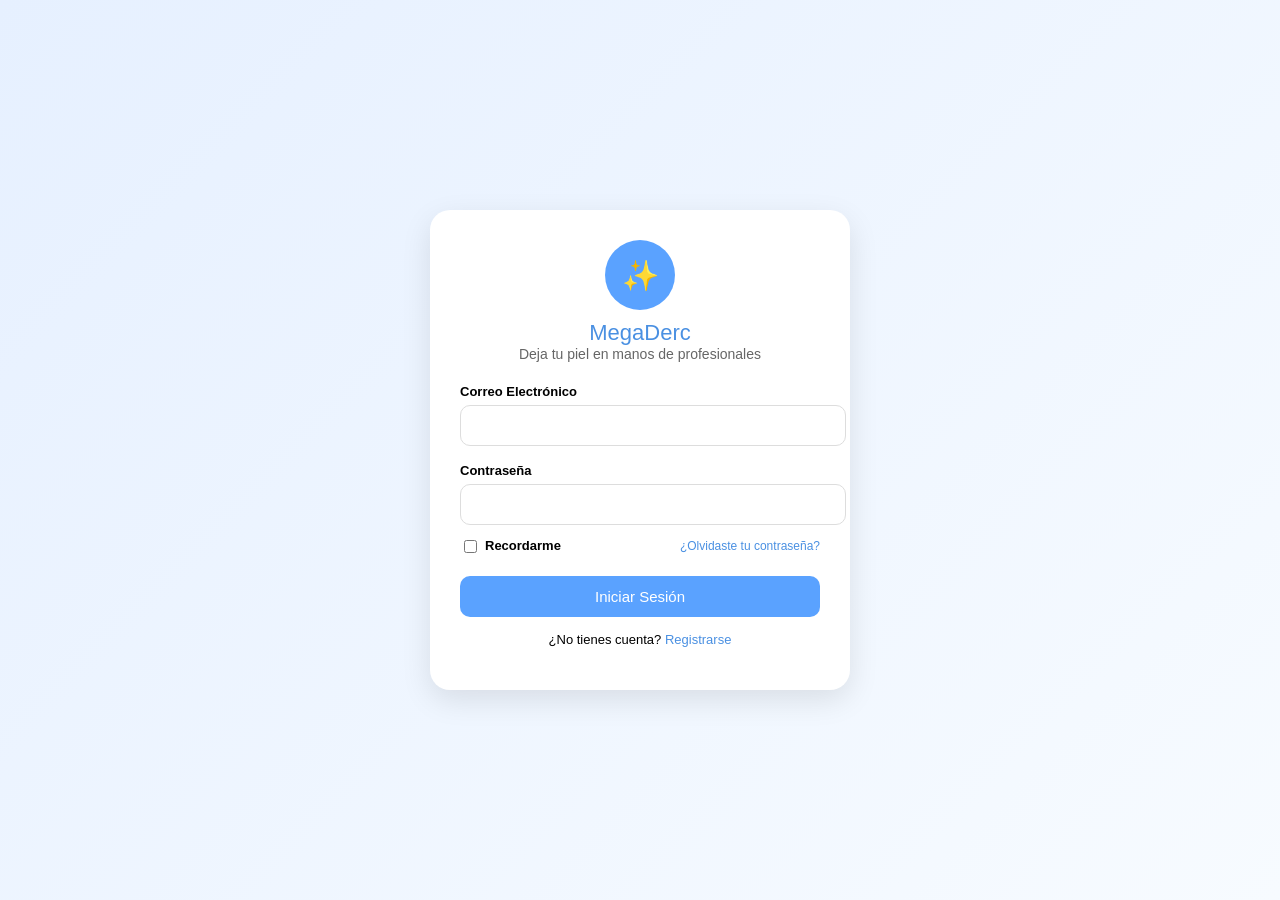
==== dashboard.html @ 661ad752 "Add files via upload" ====
<!DOCTYPE html>
<html lang="es">
<head>
<meta charset="UTF-8">
<title>MegaDerc - Dashboard</title>

<style>
body {
    margin: 0;
    font-family: Arial, sans-serif;
    background: #eef3f9;
}

/* HEADER */
.header {
    display: flex;
    justify-content: space-between;
    align-items: center;
    padding: 12px 25px;
    background: white;
    box-shadow: 0 2px 10px rgba(0,0,0,0.05);
}

.header h3 {
    margin: 0;
    color: #4a90e2;
}

.header-right {
    display: flex;
    gap: 10px;
}

.profile-btn {
    background: #eaf2ff;
    border: none;
    padding: 8px 12px;
    border-radius: 10px;
    cursor: pointer;
}

.logout-btn {
    background: #ff4d4d;
    color: white;
    border: none;
    padding: 8px 12px;
    border-radius: 8px;
    cursor: pointer;
}

/* CONTENIDO */
.container {
    padding: 20px;
}

/* CARDS */
.cards {
    display: grid;
    grid-template-columns: repeat(3, 1fr);
    gap: 15px;
}

.card {
    background: white;
    padding: 15px;
    border-radius: 12px;
    text-align: center;
}

/* DOS COLUMNAS */
.two-panels{
    display: grid;
    grid-template-columns: 1fr 1fr;
    gap: 15px;
    margin-top: 15px;
}

/* PANEL */
.panel {
    background: white;
    padding: 15px;
    border-radius: 12px;
}

/* IMAGENES EN MÓDULOS */
.panel-img {
    width: 100%;
    height: 90px;
    background: #dfe9f3;
    border-radius: 10px;
    margin-bottom: 10px;
    display: flex;
    justify-content: center;
    align-items: center;
    color: #888;
    font-size: 13px;
}

/* BOTONES */
.btn {
    width: 100%;
    margin-top: 8px;
    padding: 10px;
    border: none;
    border-radius: 10px;
    color: white;
    cursor: pointer;
}

.blue { background: #4a90e2; }
.orange { background: #ff9800; }
.green { background: #00c853; }
.purple { background: #9c27b0; }
.red { background: #e74c3c; }

/* MODAL */
.modal {
    display: none;
    position: fixed;
    inset: 0;
    background: rgba(0,0,0,0.5);
    justify-content: center;
    align-items: center;
}

.modal-content {
    background: white;
    padding: 20px;
    border-radius: 15px;
    width: 360px;
}

input, select {
    width: 100%;
    padding: 10px;
    margin-top: 8px;
}
</style>
</head>

<body>

<!-- HEADER -->
<div class="header">
    <h3>✨ MegaDerc - Plataforma Dermatológica</h3>

    <div class="header-right">
        <button class="profile-btn" onclick="openProfile()">👤 Perfil</button>
        <button class="logout-btn" onclick="logout()">Cerrar sesión</button>
    </div>
</div>

<div class="container">

<!-- CARDS -->
<div class="cards">
    <div class="card">
        <h4>Citas activas</h4>
        <p id="totalCitas">0</p>
    </div>

    <div class="card">
        <h4>Servicios</h4>
        <p>8</p>
    </div>

    <div class="card">
        <h4>Notificaciones</h4>
        <p>2</p>
    </div>
</div>

<!-- DOS COLUMNAS -->
<div class="two-panels">

    <!-- CITAS -->
    <div class="panel">

        <div class="panel-img">📅 Imagen citas</div>

        <h3>Gestión de citas</h3>

        <button class="btn blue" onclick="openModal('agendar')">Agendar cita</button>
        <button class="btn orange" onclick="openModal('cancelar')">Cancelar cita</button>
    </div>

    <!-- PRODUCTOS -->
    <div class="panel">

        <div class="panel-img">🧴 Imagen productos</div>

        <h3>Productos dermatológicos</h3>
        <button class="btn green" onclick="goProductos()">Entrar al catálogo</button>
    </div>

</div>

<!-- TRATAMIENTOS -->
<div class="panel" style="margin-top:15px;">

    <div class="panel-img">✨ Imagen tratamientos</div>

    <h3>Tratamientos dermatológicos</h3>

    <button class="btn purple" onclick="goTratamientos()">
        Ver tratamientos
    </button>

</div>

</div>

<!-- MODALES (NO CAMBIADOS) -->
<div class="modal" id="modal">
    <div class="modal-content">

        <h3 id="titulo"></h3>

        <div id="agendarForm">

            <label>Fecha</label>
            <input type="date" id="fecha">

            <label>Hora</label>
            <input type="time" id="hora">

            <label>Tratamiento</label>
            <select id="tratamiento">
                <option>Limpieza facial profunda</option>
                <option>Rejuvenecimiento facial</option>
                <option>Tratamiento antiacné</option>
                <option>Hidratación profunda</option>
            </select>

            <button class="btn blue" onclick="guardarCita()">Guardar cita</button>
        </div>

        <div id="lista"></div>

        <button class="btn red" onclick="closeModal()">Cerrar</button>

    </div>
</div>

<!-- PERFIL -->
<div class="modal" id="profileModal">
    <div class="modal-content">
        <h3>👤 Perfil de usuario</h3>

        <p><b>Nombre:</b> <span id="perfilNombre"></span></p>
        <p><b>Correo:</b> <span id="perfilCorreo"></span></p>

        <button class="btn red" onclick="closeProfile()">Cerrar</button>
    </div>
</div>

<script>

/* TODO TU JS QUEDA IGUAL */
const sesion = localStorage.getItem("sesion");

if (!sesion) {
    window.location.href = "index.html";
}

const user = JSON.parse(localStorage.getItem(sesion));

let citas = JSON.parse(localStorage.getItem("citas_" + sesion)) || [];

document.getElementById("totalCitas").innerText = citas.length;

function openProfile(){
    document.getElementById("perfilNombre").innerText = user.nombre;
    document.getElementById("perfilCorreo").innerText = user.email;
    document.getElementById("profileModal").style.display = "flex";
}

function closeProfile(){
    document.getElementById("profileModal").style.display = "none";
}

function openModal(tipo){
    document.getElementById("modal").style.display = "flex";

    if(tipo === "agendar"){
        document.getElementById("titulo").innerText = "Agendar cita";
        document.getElementById("agendarForm").style.display = "block";
        document.getElementById("lista").innerHTML = "";
    }

    if(tipo === "cancelar"){
        document.getElementById("titulo").innerText = "Cancelar cita";
        document.getElementById("agendarForm").style.display = "none";

        let html = "";

        if(citas.length === 0){
            html = "<p>No tienes citas registradas</p>";
        } else {
            citas.forEach((c,i)=>{
                html += `
                <div style="margin-bottom:10px;">
                    📅 ${c.fecha} ${c.hora}<br>
                    💆 ${c.tratamiento}<br>
                    <button class="btn red" onclick="eliminarCita(${i})">Cancelar</button>
                </div>
                `;
            });
        }

        document.getElementById("lista").innerHTML = html;
    }
}

function guardarCita(){
    const fecha = document.getElementById("fecha").value;
    const hora = document.getElementById("hora").value;
    const tratamiento = document.getElementById("tratamiento").value;

    if(!fecha || !hora){
        alert("Completa todos los campos");
        return;
    }

    citas.push({fecha, hora, tratamiento});

    localStorage.setItem("citas_" + sesion, JSON.stringify(citas));

    document.getElementById("totalCitas").innerText = citas.length;

    closeModal();
}

function eliminarCita(i){
    citas.splice(i,1);
    localStorage.setItem("citas_" + sesion, JSON.stringify(citas));
    document.getElementById("totalCitas").innerText = citas.length;
    openModal("cancelar");
}

function goProductos(){
    window.location.href = "productos.html";
}

function goTratamientos(){
    window.location.href = "tratamientos.html";
}

function closeModal(){
    document.getElementById("modal").style.display = "none";
}

function logout(){
    localStorage.removeItem("sesion");
    window.location.href = "index.html";
}

</script>

</body>
</html>
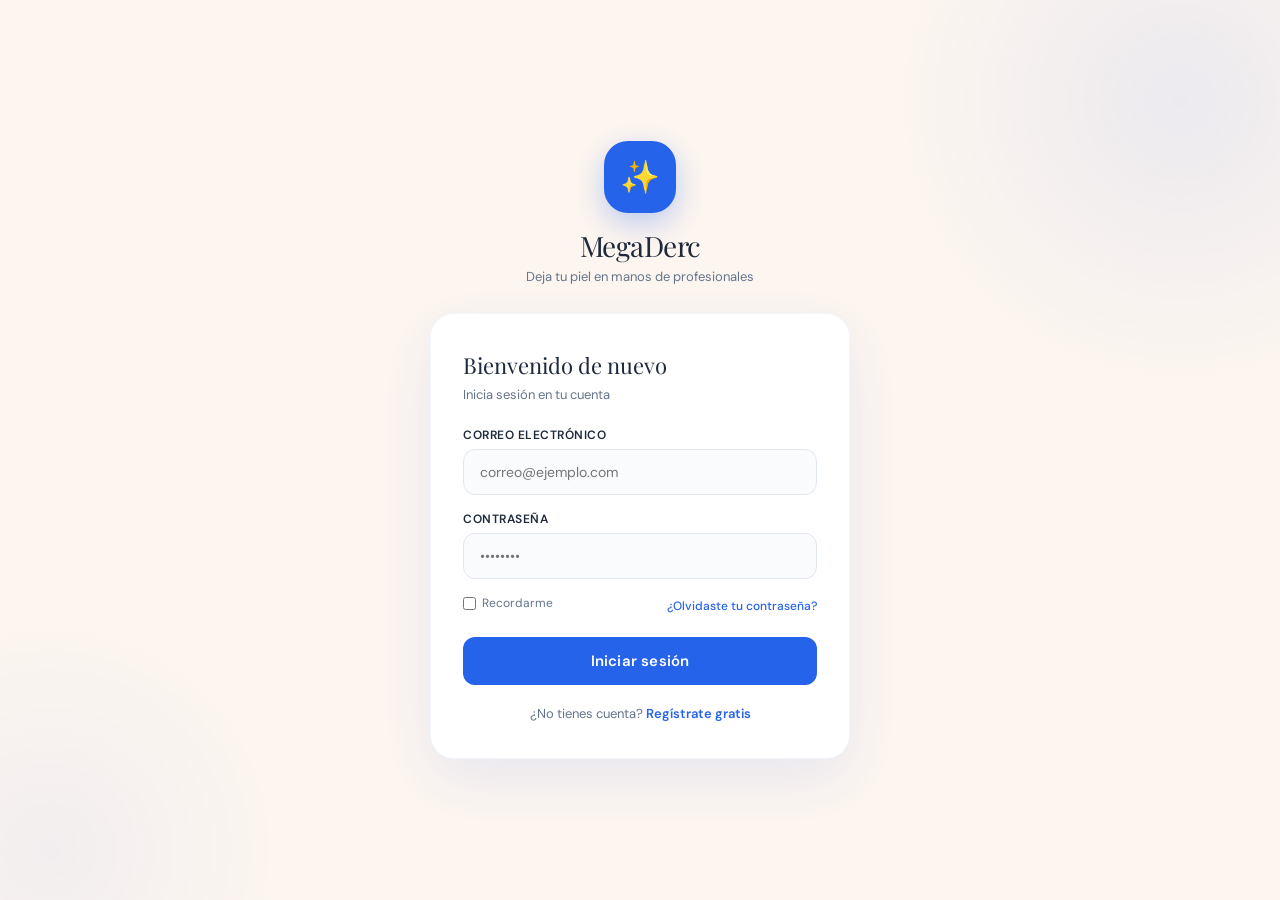
==== commit feaf3180: "Add files via upload" ====
--- a/dashboard.html
+++ b/dashboard.html
@@ -1,361 +1,1284 @@
-<!DOCTYPE html>
-<html lang="es">
-<head>
-<meta charset="UTF-8">
-<title>MegaDerc - Dashboard</title>
-
-<style>
-body {
-    margin: 0;
-    font-family: Arial, sans-serif;
-    background: #eef3f9;
-}
-
-/* HEADER */
-.header {
-    display: flex;
-    justify-content: space-between;
-    align-items: center;
-    padding: 12px 25px;
-    background: white;
-    box-shadow: 0 2px 10px rgba(0,0,0,0.05);
-}
-
-.header h3 {
-    margin: 0;
-    color: #4a90e2;
-}
-
-.header-right {
-    display: flex;
-    gap: 10px;
-}
-
-.profile-btn {
-    background: #eaf2ff;
-    border: none;
-    padding: 8px 12px;
-    border-radius: 10px;
-    cursor: pointer;
-}
-
-.logout-btn {
-    background: #ff4d4d;
-    color: white;
-    border: none;
-    padding: 8px 12px;
-    border-radius: 8px;
-    cursor: pointer;
-}
-
-/* CONTENIDO */
-.container {
-    padding: 20px;
-}
-
-/* CARDS */
-.cards {
-    display: grid;
-    grid-template-columns: repeat(3, 1fr);
-    gap: 15px;
-}
-
-.card {
-    background: white;
-    padding: 15px;
-    border-radius: 12px;
-    text-align: center;
-}
-
-/* DOS COLUMNAS */
-.two-panels{
-    display: grid;
-    grid-template-columns: 1fr 1fr;
-    gap: 15px;
-    margin-top: 15px;
-}
-
-/* PANEL */
-.panel {
-    background: white;
-    padding: 15px;
-    border-radius: 12px;
-}
-
-/* IMAGENES EN MÓDULOS */
-.panel-img {
-    width: 100%;
-    height: 90px;
-    background: #dfe9f3;
-    border-radius: 10px;
-    margin-bottom: 10px;
-    display: flex;
-    justify-content: center;
-    align-items: center;
-    color: #888;
-    font-size: 13px;
-}
-
-/* BOTONES */
-.btn {
-    width: 100%;
-    margin-top: 8px;
-    padding: 10px;
-    border: none;
-    border-radius: 10px;
-    color: white;
-    cursor: pointer;
-}
-
-.blue { background: #4a90e2; }
-.orange { background: #ff9800; }
-.green { background: #00c853; }
-.purple { background: #9c27b0; }
-.red { background: #e74c3c; }
-
-/* MODAL */
-.modal {
-    display: none;
-    position: fixed;
-    inset: 0;
-    background: rgba(0,0,0,0.5);
-    justify-content: center;
-    align-items: center;
-}
-
-.modal-content {
-    background: white;
-    padding: 20px;
-    border-radius: 15px;
-    width: 360px;
-}
-
-input, select {
-    width: 100%;
-    padding: 10px;
-    margin-top: 8px;
-}
-</style>
-</head>
-
-<body>
-
-<!-- HEADER -->
-<div class="header">
-    <h3>✨ MegaDerc - Plataforma Dermatológica</h3>
-
-    <div class="header-right">
-        <button class="profile-btn" onclick="openProfile()">👤 Perfil</button>
-        <button class="logout-btn" onclick="logout()">Cerrar sesión</button>
-    </div>
-</div>
-
-<div class="container">
-
-<!-- CARDS -->
-<div class="cards">
-    <div class="card">
-        <h4>Citas activas</h4>
-        <p id="totalCitas">0</p>
-    </div>
-
-    <div class="card">
-        <h4>Servicios</h4>
-        <p>8</p>
-    </div>
-
-    <div class="card">
-        <h4>Notificaciones</h4>
-        <p>2</p>
-    </div>
-</div>
-
-<!-- DOS COLUMNAS -->
-<div class="two-panels">
-
-    <!-- CITAS -->
-    <div class="panel">
-
-        <div class="panel-img">📅 Imagen citas</div>
-
-        <h3>Gestión de citas</h3>
-
-        <button class="btn blue" onclick="openModal('agendar')">Agendar cita</button>
-        <button class="btn orange" onclick="openModal('cancelar')">Cancelar cita</button>
-    </div>
-
-    <!-- PRODUCTOS -->
-    <div class="panel">
-
-        <div class="panel-img">🧴 Imagen productos</div>
-
-        <h3>Productos dermatológicos</h3>
-        <button class="btn green" onclick="goProductos()">Entrar al catálogo</button>
-    </div>
-
-</div>
-
-<!-- TRATAMIENTOS -->
-<div class="panel" style="margin-top:15px;">
-
-    <div class="panel-img">✨ Imagen tratamientos</div>
-
-    <h3>Tratamientos dermatológicos</h3>
-
-    <button class="btn purple" onclick="goTratamientos()">
-        Ver tratamientos
-    </button>
-
-</div>
-
-</div>
-
-<!-- MODALES (NO CAMBIADOS) -->
-<div class="modal" id="modal">
-    <div class="modal-content">
-
-        <h3 id="titulo"></h3>
-
-        <div id="agendarForm">
-
-            <label>Fecha</label>
-            <input type="date" id="fecha">
-
-            <label>Hora</label>
-            <input type="time" id="hora">
-
-            <label>Tratamiento</label>
-            <select id="tratamiento">
-                <option>Limpieza facial profunda</option>
-                <option>Rejuvenecimiento facial</option>
-                <option>Tratamiento antiacné</option>
-                <option>Hidratación profunda</option>
-            </select>
-
-            <button class="btn blue" onclick="guardarCita()">Guardar cita</button>
-        </div>
-
-        <div id="lista"></div>
-
-        <button class="btn red" onclick="closeModal()">Cerrar</button>
-
-    </div>
-</div>
-
-<!-- PERFIL -->
-<div class="modal" id="profileModal">
-    <div class="modal-content">
-        <h3>👤 Perfil de usuario</h3>
-
-        <p><b>Nombre:</b> <span id="perfilNombre"></span></p>
-        <p><b>Correo:</b> <span id="perfilCorreo"></span></p>
-
-        <button class="btn red" onclick="closeProfile()">Cerrar</button>
-    </div>
-</div>
-
-<script>
-
-/* TODO TU JS QUEDA IGUAL */
-const sesion = localStorage.getItem("sesion");
-
-if (!sesion) {
-    window.location.href = "index.html";
-}
-
-const user = JSON.parse(localStorage.getItem(sesion));
-
-let citas = JSON.parse(localStorage.getItem("citas_" + sesion)) || [];
-
-document.getElementById("totalCitas").innerText = citas.length;
-
-function openProfile(){
-    document.getElementById("perfilNombre").innerText = user.nombre;
-    document.getElementById("perfilCorreo").innerText = user.email;
-    document.getElementById("profileModal").style.display = "flex";
-}
-
-function closeProfile(){
-    document.getElementById("profileModal").style.display = "none";
-}
-
-function openModal(tipo){
-    document.getElementById("modal").style.display = "flex";
-
-    if(tipo === "agendar"){
-        document.getElementById("titulo").innerText = "Agendar cita";
-        document.getElementById("agendarForm").style.display = "block";
-        document.getElementById("lista").innerHTML = "";
-    }
-
-    if(tipo === "cancelar"){
-        document.getElementById("titulo").innerText = "Cancelar cita";
-        document.getElementById("agendarForm").style.display = "none";
-
-        let html = "";
-
-        if(citas.length === 0){
-            html = "<p>No tienes citas registradas</p>";
-        } else {
-            citas.forEach((c,i)=>{
-                html += `
-                <div style="margin-bottom:10px;">
-                    📅 ${c.fecha} ${c.hora}<br>
-                    💆 ${c.tratamiento}<br>
-                    <button class="btn red" onclick="eliminarCita(${i})">Cancelar</button>
-                </div>
-                `;
-            });
-        }
-
-        document.getElementById("lista").innerHTML = html;
-    }
-}
-
-function guardarCita(){
-    const fecha = document.getElementById("fecha").value;
-    const hora = document.getElementById("hora").value;
-    const tratamiento = document.getElementById("tratamiento").value;
-
-    if(!fecha || !hora){
-        alert("Completa todos los campos");
-        return;
-    }
-
-    citas.push({fecha, hora, tratamiento});
-
-    localStorage.setItem("citas_" + sesion, JSON.stringify(citas));
-
-    document.getElementById("totalCitas").innerText = citas.length;
-
-    closeModal();
-}
-
-function eliminarCita(i){
-    citas.splice(i,1);
-    localStorage.setItem("citas_" + sesion, JSON.stringify(citas));
-    document.getElementById("totalCitas").innerText = citas.length;
-    openModal("cancelar");
-}
-
-function goProductos(){
-    window.location.href = "productos.html";
-}
-
-function goTratamientos(){
-    window.location.href = "tratamientos.html";
-}
-
-function closeModal(){
-    document.getElementById("modal").style.display = "none";
-}
-
-function logout(){
-    localStorage.removeItem("sesion");
-    window.location.href = "index.html";
-}
-
-</script>
-
-</body>
-</html>+<!DOCTYPE html>
+<html lang="es">
+<head>
+<meta charset="UTF-8">
+<meta name="viewport" content="width=device-width, initial-scale=1.0">
+<title>MegaDerc — Dashboard</title>
+<link href="https://fonts.googleapis.com/css2?family=Playfair+Display:wght@400;600;700&family=DM+Sans:wght@300;400;500;600&display=swap" rel="stylesheet">
+<style>
+:root {
+    --azul: #2563eb;
+    --azul-light: #dbeafe;
+    --azul-dark: #1e40af;
+    --skin: #fdf6f0;
+    --white: #ffffff;
+    --text: #1e293b;
+    --muted: #64748b;
+    --success: #10b981;
+    --warning: #f59e0b;
+    --danger: #ef4444;
+    --purple: #7c3aed;
+    --radius: 16px;
+    --shadow: 0 4px 20px rgba(0,0,0,0.06);
+}
+
+* { box-sizing: border-box; margin: 0; padding: 0; }
+
+body {
+    font-family: 'DM Sans', sans-serif;
+    background: #f1f5f9;
+    color: var(--text);
+}
+
+/* ===== HEADER ===== */
+.header {
+    display: flex;
+    justify-content: space-between;
+    align-items: center;
+    padding: 0 28px;
+    height: 64px;
+    background: white;
+    box-shadow: 0 1px 0 #e2e8f0;
+    position: sticky;
+    top: 0;
+    z-index: 100;
+}
+
+.header-logo {
+    display: flex;
+    align-items: center;
+    gap: 10px;
+}
+
+.header-logo .dot {
+    width: 36px; height: 36px;
+    background: var(--azul);
+    border-radius: 10px;
+    display: flex; align-items: center; justify-content: center;
+    font-size: 18px;
+}
+
+.header-logo span {
+    font-family: 'Playfair Display', serif;
+    font-size: 18px;
+    color: var(--text);
+    font-weight: 600;
+}
+
+.header-right {
+    display: flex;
+    align-items: center;
+    gap: 10px;
+}
+
+.notif-btn {
+    position: relative;
+    background: #f8fafc;
+    border: 1px solid #e2e8f0;
+    border-radius: 10px;
+    padding: 8px 12px;
+    cursor: pointer;
+    font-size: 18px;
+    transition: background 0.2s;
+}
+
+.notif-btn:hover { background: var(--azul-light); }
+
+.notif-badge {
+    position: absolute;
+    top: -4px; right: -4px;
+    width: 18px; height: 18px;
+    background: var(--danger);
+    color: white;
+    border-radius: 50%;
+    font-size: 10px;
+    display: flex; align-items: center; justify-content: center;
+    font-weight: 700;
+}
+
+.profile-btn {
+    display: flex;
+    align-items: center;
+    gap: 8px;
+    background: #f8fafc;
+    border: 1px solid #e2e8f0;
+    border-radius: 10px;
+    padding: 7px 14px;
+    cursor: pointer;
+    font-family: 'DM Sans', sans-serif;
+    font-size: 13px;
+    font-weight: 500;
+    color: var(--text);
+    transition: all 0.2s;
+}
+
+.profile-btn:hover { background: var(--azul-light); border-color: var(--azul); }
+
+.logout-btn {
+    background: #fef2f2;
+    border: 1px solid #fecaca;
+    color: var(--danger);
+    border-radius: 10px;
+    padding: 8px 14px;
+    cursor: pointer;
+    font-family: 'DM Sans', sans-serif;
+    font-size: 13px;
+    font-weight: 600;
+    transition: all 0.2s;
+}
+
+.logout-btn:hover { background: var(--danger); color: white; }
+
+/* ===== MAIN ===== */
+.main {
+    max-width: 1100px;
+    margin: 0 auto;
+    padding: 28px 20px;
+}
+
+/* BIENVENIDA */
+.welcome {
+    margin-bottom: 24px;
+}
+
+.welcome h2 {
+    font-family: 'Playfair Display', serif;
+    font-size: 24px;
+    color: var(--text);
+}
+
+.welcome p {
+    font-size: 14px;
+    color: var(--muted);
+    margin-top: 4px;
+}
+
+/* ===== STAT CARDS ===== */
+.stats {
+    display: grid;
+    grid-template-columns: repeat(4, 1fr);
+    gap: 16px;
+    margin-bottom: 24px;
+}
+
+.stat {
+    background: white;
+    border-radius: var(--radius);
+    padding: 20px;
+    box-shadow: var(--shadow);
+    display: flex;
+    align-items: center;
+    gap: 14px;
+    border: 1px solid #f1f5f9;
+    transition: transform 0.2s;
+}
+
+.stat:hover { transform: translateY(-2px); }
+
+.stat-icon {
+    width: 48px; height: 48px;
+    border-radius: 14px;
+    display: flex; align-items: center; justify-content: center;
+    font-size: 22px;
+    flex-shrink: 0;
+}
+
+.stat-icon.blue   { background: #dbeafe; }
+.stat-icon.green  { background: #d1fae5; }
+.stat-icon.orange { background: #ffedd5; }
+.stat-icon.purple { background: #ede9fe; }
+
+.stat-info h4 {
+    font-size: 11px;
+    font-weight: 600;
+    text-transform: uppercase;
+    letter-spacing: 0.5px;
+    color: var(--muted);
+    margin-bottom: 4px;
+}
+
+.stat-info .num {
+    font-size: 26px;
+    font-weight: 700;
+    color: var(--text);
+    line-height: 1;
+}
+
+/* ===== GRID PRINCIPAL ===== */
+.grid {
+    display: grid;
+    grid-template-columns: 1fr 1fr;
+    gap: 18px;
+    margin-bottom: 18px;
+}
+
+.grid-3 {
+    display: grid;
+    grid-template-columns: 1fr 1fr 1fr;
+    gap: 18px;
+}
+
+/* ===== PANEL ===== */
+.panel {
+    background: white;
+    border-radius: var(--radius);
+    padding: 22px;
+    box-shadow: var(--shadow);
+    border: 1px solid #f1f5f9;
+}
+
+.panel-header {
+    display: flex;
+    align-items: center;
+    gap: 10px;
+    margin-bottom: 16px;
+}
+
+.panel-icon {
+    width: 38px; height: 38px;
+    border-radius: 10px;
+    display: flex; align-items: center; justify-content: center;
+    font-size: 18px;
+}
+
+.panel-title {
+    font-family: 'Playfair Display', serif;
+    font-size: 16px;
+    font-weight: 600;
+    color: var(--text);
+}
+
+/* BANNER ILUSTRACIÓN */
+.panel-banner {
+    width: 100%;
+    height: 80px;
+    border-radius: 12px;
+    display: flex;
+    align-items: center;
+    justify-content: center;
+    font-size: 36px;
+    margin-bottom: 14px;
+}
+
+.banner-blue   { background: linear-gradient(135deg, #dbeafe, #bfdbfe); }
+.banner-green  { background: linear-gradient(135deg, #d1fae5, #a7f3d0); }
+.banner-purple { background: linear-gradient(135deg, #ede9fe, #ddd6fe); }
+.banner-orange { background: linear-gradient(135deg, #ffedd5, #fed7aa); }
+
+/* BOTONES */
+.btn {
+    width: 100%;
+    padding: 11px 16px;
+    border: none;
+    border-radius: 10px;
+    font-family: 'DM Sans', sans-serif;
+    font-size: 13px;
+    font-weight: 600;
+    cursor: pointer;
+    margin-top: 8px;
+    transition: all 0.18s;
+    display: flex;
+    align-items: center;
+    justify-content: center;
+    gap: 6px;
+}
+
+.btn:first-child { margin-top: 0; }
+
+.btn-blue   { background: var(--azul); color: white; }
+.btn-blue:hover { background: var(--azul-dark); }
+
+.btn-green  { background: var(--success); color: white; }
+.btn-green:hover { background: #059669; }
+
+.btn-orange { background: var(--warning); color: white; }
+.btn-orange:hover { background: #d97706; }
+
+.btn-purple { background: var(--purple); color: white; }
+.btn-purple:hover { background: #6d28d9; }
+
+.btn-danger { background: var(--danger); color: white; }
+.btn-danger:hover { background: #dc2626; }
+
+.btn-ghost {
+    background: #f8fafc;
+    color: var(--text);
+    border: 1px solid #e2e8f0;
+}
+.btn-ghost:hover { background: var(--azul-light); border-color: var(--azul); color: var(--azul); }
+
+/* ===== NOTIFICACIONES PANEL ===== */
+.notif-item {
+    display: flex;
+    align-items: flex-start;
+    gap: 10px;
+    padding: 10px 0;
+    border-bottom: 1px solid #f1f5f9;
+}
+
+.notif-item:last-child { border-bottom: none; }
+
+.notif-dot {
+    width: 8px; height: 8px;
+    border-radius: 50%;
+    margin-top: 5px;
+    flex-shrink: 0;
+}
+
+.notif-dot.new { background: var(--azul); }
+.notif-dot.ok  { background: var(--success); }
+.notif-dot.warn{ background: var(--warning); }
+
+.notif-text {
+    font-size: 13px;
+    color: var(--text);
+    line-height: 1.4;
+}
+
+.notif-time {
+    font-size: 11px;
+    color: var(--muted);
+    margin-top: 2px;
+}
+
+/* ===== RESEÑAS ===== */
+.stars {
+    display: flex;
+    gap: 4px;
+    margin: 6px 0;
+}
+
+.star {
+    font-size: 20px;
+    cursor: pointer;
+    color: #d1d5db;
+    transition: color 0.15s;
+}
+
+.star.active, .star:hover { color: var(--warning); }
+
+.review-item {
+    border: 1px solid #f1f5f9;
+    border-radius: 12px;
+    padding: 12px;
+    margin-bottom: 10px;
+    background: #fafafa;
+}
+
+.review-header {
+    display: flex;
+    justify-content: space-between;
+    align-items: center;
+    margin-bottom: 4px;
+}
+
+.review-name {
+    font-size: 13px;
+    font-weight: 600;
+    color: var(--text);
+}
+
+.review-stars {
+    font-size: 13px;
+    color: var(--warning);
+}
+
+.review-text {
+    font-size: 12px;
+    color: var(--muted);
+    line-height: 1.5;
+}
+
+/* ===== MODAL ===== */
+.modal-overlay {
+    display: none;
+    position: fixed;
+    inset: 0;
+    background: rgba(0,0,0,0.45);
+    z-index: 500;
+    justify-content: center;
+    align-items: center;
+    animation: fadein 0.2s ease;
+}
+
+.modal-overlay.open { display: flex; }
+
+@keyframes fadein { from { opacity: 0; } to { opacity: 1; } }
+
+.modal-box {
+    background: white;
+    border-radius: 20px;
+    padding: 28px;
+    width: 400px;
+    max-width: 95vw;
+    max-height: 90vh;
+    overflow-y: auto;
+    box-shadow: 0 25px 60px rgba(0,0,0,0.2);
+    animation: slideUp 0.25s ease;
+}
+
+@keyframes slideUp {
+    from { transform: translateY(20px); opacity: 0; }
+    to   { transform: translateY(0); opacity: 1; }
+}
+
+.modal-title {
+    font-family: 'Playfair Display', serif;
+    font-size: 20px;
+    color: var(--text);
+    margin-bottom: 20px;
+}
+
+/* FORM ELEMENTS EN MODAL */
+.form-field {
+    margin-bottom: 14px;
+}
+
+.form-field label {
+    display: block;
+    font-size: 11px;
+    font-weight: 700;
+    text-transform: uppercase;
+    letter-spacing: 0.6px;
+    color: var(--muted);
+    margin-bottom: 6px;
+}
+
+.form-field input,
+.form-field select,
+.form-field textarea {
+    width: 100%;
+    padding: 11px 14px;
+    border: 1.5px solid #e2e8f0;
+    border-radius: 10px;
+    font-family: 'DM Sans', sans-serif;
+    font-size: 14px;
+    color: var(--text);
+    outline: none;
+    transition: border-color 0.2s;
+    background: #fafbfc;
+}
+
+.form-field input:focus,
+.form-field select:focus,
+.form-field textarea:focus {
+    border-color: var(--azul);
+    background: white;
+}
+
+.form-field textarea {
+    resize: vertical;
+    min-height: 80px;
+}
+
+/* CITA ITEM */
+.cita-item {
+    background: #f8fafc;
+    border: 1px solid #e2e8f0;
+    border-radius: 12px;
+    padding: 12px 14px;
+    margin-bottom: 10px;
+    display: flex;
+    justify-content: space-between;
+    align-items: center;
+}
+
+.cita-info {
+    font-size: 13px;
+    line-height: 1.6;
+}
+
+.cita-info strong {
+    color: var(--text);
+}
+
+.cita-actions {
+    display: flex;
+    flex-direction: column;
+    gap: 6px;
+}
+
+.btn-sm {
+    padding: 6px 12px;
+    border: none;
+    border-radius: 8px;
+    font-size: 11px;
+    font-weight: 600;
+    cursor: pointer;
+    font-family: 'DM Sans', sans-serif;
+    transition: all 0.15s;
+}
+
+.btn-sm-edit   { background: var(--azul-light); color: var(--azul); }
+.btn-sm-del    { background: #fef2f2; color: var(--danger); }
+
+.btn-sm-edit:hover { background: var(--azul); color: white; }
+.btn-sm-del:hover  { background: var(--danger); color: white; }
+
+/* FOTO PERFIL */
+.avatar {
+    width: 70px; height: 70px;
+    border-radius: 50%;
+    object-fit: cover;
+    border: 3px solid var(--azul-light);
+    display: block;
+    margin: 0 auto 10px;
+    background: var(--azul-light);
+    font-size: 30px;
+    display: flex;
+    align-items: center;
+    justify-content: center;
+}
+
+.avatar-wrap {
+    text-align: center;
+    margin-bottom: 16px;
+}
+
+/* PANEL FULL WIDTH */
+.panel-full {
+    grid-column: 1 / -1;
+}
+
+/* ===== TOAST ===== */
+.toast {
+    position: fixed;
+    bottom: 24px;
+    right: 24px;
+    background: var(--text);
+    color: white;
+    padding: 12px 20px;
+    border-radius: 12px;
+    font-size: 13px;
+    font-weight: 500;
+    box-shadow: 0 8px 24px rgba(0,0,0,0.2);
+    z-index: 9999;
+    opacity: 0;
+    transform: translateY(10px);
+    transition: all 0.3s;
+    pointer-events: none;
+}
+
+.toast.show {
+    opacity: 1;
+    transform: translateY(0);
+}
+</style>
+</head>
+<body>
+
+<!-- ===== HEADER ===== -->
+<div class="header">
+    <div class="header-logo">
+        <div class="dot">✨</div>
+        <span>MegaDerc</span>
+    </div>
+    <div class="header-right">
+        <button class="notif-btn" onclick="abrirModal('notifModal')" title="Notificaciones">
+            🔔
+            <span class="notif-badge" id="notifBadge">2</span>
+        </button>
+        <button class="profile-btn" onclick="abrirModal('profileModal')">
+            👤 <span id="headerNombre">Perfil</span>
+        </button>
+        <button class="logout-btn" onclick="logout()">Salir</button>
+    </div>
+</div>
+
+<!-- ===== MAIN ===== -->
+<div class="main">
+
+    <!-- BIENVENIDA -->
+    <div class="welcome">
+        <h2 id="welcomeText">Buenos días</h2>
+        <p>Gestiona tus citas, productos y tratamientos en un solo lugar.</p>
+    </div>
+
+    <!-- STATS -->
+    <div class="stats">
+        <div class="stat">
+            <div class="stat-icon blue">📅</div>
+            <div class="stat-info">
+                <h4>Citas activas</h4>
+                <div class="num" id="statCitas">0</div>
+            </div>
+        </div>
+        <div class="stat">
+            <div class="stat-icon green">💆</div>
+            <div class="stat-info">
+                <h4>Servicios</h4>
+                <div class="num">8</div>
+            </div>
+        </div>
+        <div class="stat">
+            <div class="stat-icon orange">🧴</div>
+            <div class="stat-info">
+                <h4>Productos</h4>
+                <div class="num">6</div>
+            </div>
+        </div>
+        <div class="stat">
+            <div class="stat-icon purple">⭐</div>
+            <div class="stat-info">
+                <h4>Reseñas</h4>
+                <div class="num" id="statReseñas">0</div>
+            </div>
+        </div>
+    </div>
+
+    <!-- GRID PRINCIPAL -->
+    <div class="grid">
+
+        <!-- CITAS -->
+        <div class="panel">
+            <div class="panel-header">
+                <div class="panel-icon" style="background:#dbeafe">📅</div>
+                <div class="panel-title">Gestión de citas</div>
+            </div>
+            <div class="panel-banner banner-blue">📅</div>
+            <button class="btn btn-blue" onclick="abrirModal('agendarModal')">
+                ➕ Agendar nueva cita
+            </button>
+            <button class="btn btn-orange" onclick="abrirModal('verCitasModal')">
+                📋 Ver / Modificar / Cancelar
+            </button>
+        </div>
+
+        <!-- NOTIFICACIONES -->
+        <div class="panel">
+            <div class="panel-header">
+                <div class="panel-icon" style="background:#fef9c3">🔔</div>
+                <div class="panel-title">Notificaciones</div>
+            </div>
+            <div id="notifPanel">
+                <!-- se llena por JS -->
+            </div>
+        </div>
+
+    </div>
+
+    <!-- GRID 3 COLUMNAS -->
+    <div class="grid-3">
+
+        <!-- PRODUCTOS -->
+        <div class="panel">
+            <div class="panel-header">
+                <div class="panel-icon" style="background:#d1fae5">🧴</div>
+                <div class="panel-title">Productos</div>
+            </div>
+            <div class="panel-banner banner-green">🧴</div>
+            <button class="btn btn-green" onclick="window.location.href='productos.html'">
+                Ir al catálogo
+            </button>
+        </div>
+
+        <!-- TRATAMIENTOS -->
+        <div class="panel">
+            <div class="panel-header">
+                <div class="panel-icon" style="background:#ede9fe">✨</div>
+                <div class="panel-title">Tratamientos</div>
+            </div>
+            <div class="panel-banner banner-purple">✨</div>
+            <button class="btn btn-purple" onclick="window.location.href='tratamientos.html'">
+                Ver tratamientos
+            </button>
+        </div>
+
+        <!-- RESEÑAS -->
+        <div class="panel">
+            <div class="panel-header">
+                <div class="panel-icon" style="background:#ffedd5">⭐</div>
+                <div class="panel-title">Reseñas</div>
+            </div>
+            <div class="panel-banner banner-orange">⭐</div>
+            <button class="btn btn-orange" onclick="abrirModal('reseñaModal')">
+                Escribir reseña
+            </button>
+            <button class="btn btn-ghost" onclick="abrirModal('verReseñasModal')">
+                Ver reseñas
+            </button>
+        </div>
+
+    </div>
+
+</div><!-- /main -->
+
+<!-- ===================== MODALES ===================== -->
+
+<!-- AGENDAR CITA -->
+<div class="modal-overlay" id="agendarModal">
+    <div class="modal-box">
+        <div class="modal-title">📅 Agendar cita</div>
+
+        <div class="form-field">
+            <label>Fecha</label>
+            <input type="date" id="agFecha">
+        </div>
+        <div class="form-field">
+            <label>Hora</label>
+            <input type="time" id="agHora">
+        </div>
+        <div class="form-field">
+            <label>Tratamiento</label>
+            <select id="agTratamiento">
+                <option>Limpieza facial profunda</option>
+                <option>Rejuvenecimiento facial</option>
+                <option>Tratamiento antiacné</option>
+                <option>Hidratación profunda</option>
+                <option>Peeling químico</option>
+                <option>Tratamiento manchas</option>
+                <option>Botox / rellenos</option>
+                <option>Consulta general</option>
+            </select>
+        </div>
+        <div class="form-field">
+            <label>Notas (opcional)</label>
+            <textarea id="agNotas" placeholder="Información adicional para el especialista..."></textarea>
+        </div>
+
+        <button class="btn btn-blue" onclick="guardarCita()">✅ Guardar cita</button>
+        <button class="btn btn-ghost" style="margin-top:8px" onclick="cerrarModal('agendarModal')">Cancelar</button>
+    </div>
+</div>
+
+<!-- VER / MODIFICAR / CANCELAR CITAS -->
+<div class="modal-overlay" id="verCitasModal">
+    <div class="modal-box">
+        <div class="modal-title">📋 Mis citas</div>
+        <div id="listaCitas"></div>
+        <button class="btn btn-ghost" style="margin-top:8px" onclick="cerrarModal('verCitasModal')">Cerrar</button>
+    </div>
+</div>
+
+<!-- EDITAR CITA -->
+<div class="modal-overlay" id="editarCitaModal">
+    <div class="modal-box">
+        <div class="modal-title">✏️ Modificar cita</div>
+
+        <input type="hidden" id="editIdx">
+
+        <div class="form-field">
+            <label>Fecha</label>
+            <input type="date" id="editFecha">
+        </div>
+        <div class="form-field">
+            <label>Hora</label>
+            <input type="time" id="editHora">
+        </div>
+        <div class="form-field">
+            <label>Tratamiento</label>
+            <select id="editTratamiento">
+                <option>Limpieza facial profunda</option>
+                <option>Rejuvenecimiento facial</option>
+                <option>Tratamiento antiacné</option>
+                <option>Hidratación profunda</option>
+                <option>Peeling químico</option>
+                <option>Tratamiento manchas</option>
+                <option>Botox / rellenos</option>
+                <option>Consulta general</option>
+            </select>
+        </div>
+        <div class="form-field">
+            <label>Notas</label>
+            <textarea id="editNotas"></textarea>
+        </div>
+
+        <button class="btn btn-blue" onclick="guardarEdicion()">💾 Guardar cambios</button>
+        <button class="btn btn-ghost" style="margin-top:8px" onclick="cerrarModal('editarCitaModal')">Cancelar</button>
+    </div>
+</div>
+
+<!-- NOTIFICACIONES -->
+<div class="modal-overlay" id="notifModal">
+    <div class="modal-box">
+        <div class="modal-title">🔔 Notificaciones</div>
+        <div id="notifLista"></div>
+        <button class="btn btn-ghost" style="margin-top:16px" onclick="marcarLeidas()">✅ Marcar todas como leídas</button>
+        <button class="btn btn-ghost" style="margin-top:8px" onclick="cerrarModal('notifModal')">Cerrar</button>
+    </div>
+</div>
+
+<!-- PERFIL -->
+<div class="modal-overlay" id="profileModal">
+    <div class="modal-box">
+        <div class="modal-title">👤 Mi perfil</div>
+
+        <div class="avatar-wrap">
+            <div class="avatar" id="avatarIcon">👤</div>
+            <div style="font-size:12px;color:var(--muted);margin-top:4px">Foto de perfil</div>
+            <input type="file" id="fotoInput" accept="image/*" style="display:none" onchange="cargarFoto(event)">
+            <button class="btn btn-ghost" style="width:auto;padding:6px 14px;margin-top:8px;font-size:12px" onclick="document.getElementById('fotoInput').click()">
+                📷 Cambiar foto
+            </button>
+        </div>
+
+        <div class="form-field">
+            <label>Nombre completo</label>
+            <input type="text" id="perfilNombre">
+        </div>
+        <div class="form-field">
+            <label>Teléfono</label>
+            <input type="text" id="perfilTelefono">
+        </div>
+        <div class="form-field">
+            <label>Correo (no editable)</label>
+            <input type="email" id="perfilCorreo" disabled style="background:#f8fafc;color:var(--muted)">
+        </div>
+
+        <button class="btn btn-blue" onclick="guardarPerfil()">💾 Guardar cambios</button>
+        <button class="btn btn-ghost" style="margin-top:8px" onclick="cerrarModal('profileModal')">Cerrar</button>
+    </div>
+</div>
+
+<!-- ESCRIBIR RESEÑA -->
+<div class="modal-overlay" id="reseñaModal">
+    <div class="modal-box">
+        <div class="modal-title">⭐ Escribir reseña</div>
+
+        <div class="form-field">
+            <label>Servicio</label>
+            <select id="resTratamiento">
+                <option>Limpieza facial profunda</option>
+                <option>Rejuvenecimiento facial</option>
+                <option>Tratamiento antiacné</option>
+                <option>Hidratación profunda</option>
+                <option>Peeling químico</option>
+                <option>Consulta general</option>
+            </select>
+        </div>
+
+        <div class="form-field">
+            <label>Calificación</label>
+            <div class="stars" id="starsInput">
+                <span class="star" onclick="setStars(1)" data-v="1">★</span>
+                <span class="star" onclick="setStars(2)" data-v="2">★</span>
+                <span class="star" onclick="setStars(3)" data-v="3">★</span>
+                <span class="star" onclick="setStars(4)" data-v="4">★</span>
+                <span class="star" onclick="setStars(5)" data-v="5">★</span>
+            </div>
+        </div>
+
+        <div class="form-field">
+            <label>Comentario</label>
+            <textarea id="resComentario" placeholder="Cuéntanos tu experiencia..."></textarea>
+        </div>
+
+        <button class="btn btn-orange" onclick="publicarReseña()">📢 Publicar reseña</button>
+        <button class="btn btn-ghost" style="margin-top:8px" onclick="cerrarModal('reseñaModal')">Cancelar</button>
+    </div>
+</div>
+
+<!-- VER RESEÑAS -->
+<div class="modal-overlay" id="verReseñasModal">
+    <div class="modal-box">
+        <div class="modal-title">⭐ Reseñas del consultorio</div>
+        <div id="listaReseñas"></div>
+        <button class="btn btn-ghost" style="margin-top:12px" onclick="cerrarModal('verReseñasModal')">Cerrar</button>
+    </div>
+</div>
+
+<!-- TOAST -->
+<div class="toast" id="toast"></div>
+
+<!-- ===================== JS ===================== -->
+<script>
+// ===== SESIÓN =====
+const sesion = localStorage.getItem("sesion");
+if (!sesion) { window.location.href = "index.html"; }
+
+let user = JSON.parse(localStorage.getItem(sesion)) || {};
+let citas = JSON.parse(localStorage.getItem("citas_" + sesion)) || [];
+let reseñas = JSON.parse(localStorage.getItem("reseñas")) || [];
+let notifs = JSON.parse(localStorage.getItem("notifs_" + sesion)) || [];
+let estrellas = 0;
+
+// Si no hay notificaciones, crear las iniciales
+if (notifs.length === 0) {
+    notifs = [
+        { texto: "Bienvenido a MegaDerc. ¡Tu cuenta está activa!", tipo: "new", hora: "Hoy", leida: false },
+        { texto: "Recuerda agendar tu cita de revisión dermatológica.", tipo: "warn", hora: "Hoy", leida: false }
+    ];
+    guardarNotifs();
+}
+
+// Actualizar notificaciones de recordatorio según citas próximas
+actualizarNotifsCitas();
+
+// ===== INIT =====
+
+/**
+ * Inicializa el dashboard cargando datos del usuario,
+ * estadísticas y notificaciones.
+ *
+ */
+
+function init() {
+    // Bienvenida
+    const hora = new Date().getHours();
+    const saludo = hora < 12 ? "Buenos días" : hora < 18 ? "Buenas tardes" : "Buenas noches";
+    document.getElementById("welcomeText").innerText = saludo + ", " + (user.nombre || "paciente") + " 👋";
+    document.getElementById("headerNombre").innerText = (user.nombre || "Perfil").split(" ")[0];
+
+    // Stats
+    document.getElementById("statCitas").innerText = citas.length;
+    document.getElementById("statReseñas").innerText = reseñas.length;
+
+    // Badge notificaciones
+    const noLeidas = notifs.filter(n => !n.leida).length;
+    document.getElementById("notifBadge").innerText = noLeidas;
+    document.getElementById("notifBadge").style.display = noLeidas > 0 ? "flex" : "none";
+
+    renderNotifPanel();
+}
+
+// ===== NOTIFICACIONES =====
+function renderNotifPanel() {
+    const el = document.getElementById("notifPanel");
+    const ultimas = notifs.slice(-3).reverse();
+    if (ultimas.length === 0) {
+        el.innerHTML = `<p style="font-size:13px;color:var(--muted);text-align:center;padding:16px 0">Sin notificaciones</p>`;
+        return;
+    }
+    el.innerHTML = ultimas.map(n => `
+        <div class="notif-item">
+            <div class="notif-dot ${n.tipo}"></div>
+            <div>
+                <div class="notif-text">${n.texto}</div>
+                <div class="notif-time">${n.hora}</div>
+            </div>
+        </div>
+    `).join('');
+}
+
+function abrirNotifModal() {
+    const el = document.getElementById("notifLista");
+    if (notifs.length === 0) {
+        el.innerHTML = `<p style="color:var(--muted);font-size:13px;text-align:center">Sin notificaciones</p>`;
+        return;
+    }
+    el.innerHTML = notifs.slice().reverse().map((n, i) => `
+        <div class="notif-item" style="opacity:${n.leida ? 0.5 : 1}">
+            <div class="notif-dot ${n.tipo}"></div>
+            <div>
+                <div class="notif-text">${n.texto}</div>
+                <div class="notif-time">${n.hora}</div>
+            </div>
+        </div>
+    `).join('');
+}
+
+function marcarLeidas() {
+    notifs.forEach(n => n.leida = true);
+    guardarNotifs();
+    document.getElementById("notifBadge").style.display = "none";
+    abrirNotifModal();
+    toast("Notificaciones marcadas como leídas ✅");
+}
+
+function guardarNotifs() {
+    localStorage.setItem("notifs_" + sesion, JSON.stringify(notifs));
+}
+
+function actualizarNotifsCitas() {
+    const hoy = new Date();
+    hoy.setHours(0,0,0,0);
+    citas.forEach(c => {
+        const fc = new Date(c.fecha + "T00:00:00");
+        const diff = Math.ceil((fc - hoy) / (1000*60*60*24));
+        if (diff === 1) {
+            const existe = notifs.find(n => n.texto.includes("mañana") && n.texto.includes(c.tratamiento));
+            if (!existe) {
+                notifs.push({
+                    texto: `⏰ Recordatorio: tienes cita mañana — ${c.tratamiento} a las ${c.hora}`,
+                    tipo: "warn",
+                    hora: "Hoy",
+                    leida: false
+                });
+                guardarNotifs();
+            }
+        }
+        if (diff === 0) {
+            const existe = notifs.find(n => n.texto.includes("HOY") && n.texto.includes(c.tratamiento));
+            if (!existe) {
+                notifs.push({
+                    texto: `🔴 HOY tienes cita — ${c.tratamiento} a las ${c.hora}`,
+                    tipo: "new",
+                    hora: "Hoy",
+                    leida: false
+                });
+                guardarNotifs();
+            }
+        }
+    });
+}
+
+// ===== CITAS =====
+
+/**
+ * Guarda una nueva cita médica en el almacenamiento local.
+ * Valida que la fecha y la hora hayan sido seleccionadas.
+ *
+ */
+
+function guardarCita() {
+    const fecha = document.getElementById("agFecha").value;
+    const hora  = document.getElementById("agHora").value;
+    const trat  = document.getElementById("agTratamiento").value;
+    const notas = document.getElementById("agNotas").value;
+
+    if (!fecha || !hora) { toast("Completa fecha y hora ⚠️"); return; }
+
+    citas.push({ fecha, hora, tratamiento: trat, notas });
+    saveCitas();
+
+    // Notificación
+    notifs.push({
+        texto: `✅ Cita agendada: ${trat} el ${fecha} a las ${hora}`,
+        tipo: "ok",
+        hora: "Ahora",
+        leida: false
+    });
+    guardarNotifs();
+
+    cerrarModal("agendarModal");
+    init();
+    toast("Cita agendada correctamente ✅");
+}
+
+function abrirVerCitas() {
+    renderCitas();
+    abrirModal("verCitasModal");
+}
+
+function renderCitas() {
+    const el = document.getElementById("listaCitas");
+    if (citas.length === 0) {
+        el.innerHTML = `<p style="color:var(--muted);font-size:13px;text-align:center;padding:16px 0">No tienes citas registradas.<br>¡Agenda tu primera cita!</p>`;
+        return;
+    }
+    el.innerHTML = citas.map((c, i) => `
+        <div class="cita-item">
+            <div class="cita-info">
+                <strong>${c.tratamiento}</strong><br>
+                📅 ${c.fecha} &nbsp; 🕐 ${c.hora}
+                ${c.notas ? `<br><span style="color:var(--muted);font-size:11px">📝 ${c.notas}</span>` : ''}
+            </div>
+            <div class="cita-actions">
+                <button class="btn-sm btn-sm-edit" onclick="abrirEditar(${i})">✏️ Editar</button>
+                <button class="btn-sm btn-sm-del"  onclick="eliminarCita(${i})">🗑️ Cancelar</button>
+            </div>
+        </div>
+    `).join('');
+}
+
+function abrirEditar(i) {
+    const c = citas[i];
+    document.getElementById("editIdx").value = i;
+    document.getElementById("editFecha").value = c.fecha;
+    document.getElementById("editHora").value = c.hora;
+    document.getElementById("editNotas").value = c.notas || "";
+    // Seleccionar tratamiento
+    const sel = document.getElementById("editTratamiento");
+    for (let o of sel.options) { if (o.value === c.tratamiento) { o.selected = true; break; } }
+    cerrarModal("verCitasModal");
+    abrirModal("editarCitaModal");
+}
+
+function guardarEdicion() {
+    const i     = parseInt(document.getElementById("editIdx").value);
+    const fecha = document.getElementById("editFecha").value;
+    const hora  = document.getElementById("editHora").value;
+    const trat  = document.getElementById("editTratamiento").value;
+    const notas = document.getElementById("editNotas").value;
+
+    if (!fecha || !hora) { toast("Completa fecha y hora ⚠️"); return; }
+
+    citas[i] = { fecha, hora, tratamiento: trat, notas };
+    saveCitas();
+
+    notifs.push({
+        texto: `✏️ Cita modificada: ${trat} ahora el ${fecha} a las ${hora}`,
+        tipo: "ok",
+        hora: "Ahora",
+        leida: false
+    });
+    guardarNotifs();
+
+    cerrarModal("editarCitaModal");
+    init();
+    toast("Cita modificada correctamente ✅");
+}
+
+function eliminarCita(i) {
+
+    /**
+ * Elimina una cita seleccionada por el usuario.
+ *
+ * @param {number} i - Índice de la cita dentro del arreglo.
+ * @returns {void}
+ */
+
+    if (!confirm("¿Cancelar esta cita?")) return;
+    const c = citas[i];
+    citas.splice(i, 1);
+    saveCitas();
+
+    notifs.push({
+        texto: `❌ Cita cancelada: ${c.tratamiento} del ${c.fecha}`,
+        tipo: "warn",
+        hora: "Ahora",
+        leida: false
+    });
+    guardarNotifs();
+
+    renderCitas();
+    init();
+    toast("Cita cancelada ❌");
+}
+
+function saveCitas() {
+    localStorage.setItem("citas_" + sesion, JSON.stringify(citas));
+}
+
+// ===== RESEÑAS =====
+function setStars(n) {
+    estrellas = n;
+    document.querySelectorAll("#starsInput .star").forEach((s, i) => {
+        s.classList.toggle("active", i < n);
+    });
+}
+
+function publicarReseña() {
+    if (estrellas === 0) { toast("Selecciona una calificación ⭐"); return; }
+    const texto = document.getElementById("resComentario").value.trim();
+    const trat  = document.getElementById("resTratamiento").value;
+    if (!texto) { toast("Escribe un comentario ✏️"); return; }
+
+    reseñas.push({
+        nombre: user.nombre || "Paciente",
+        tratamiento: trat,
+        estrellas,
+        texto,
+        fecha: new Date().toLocaleDateString("es-CO")
+    });
+
+    localStorage.setItem("reseñas", JSON.stringify(reseñas));
+    document.getElementById("resComentario").value = "";
+    estrellas = 0;
+    setStars(0);
+
+    cerrarModal("reseñaModal");
+    init();
+    toast("¡Reseña publicada! Gracias ⭐");
+}
+
+function renderReseñas() {
+    const el = document.getElementById("listaReseñas");
+    if (reseñas.length === 0) {
+        el.innerHTML = `<p style="color:var(--muted);font-size:13px;text-align:center">Aún no hay reseñas. ¡Sé el primero!</p>`;
+        return;
+    }
+    el.innerHTML = reseñas.slice().reverse().map(r => `
+        <div class="review-item">
+            <div class="review-header">
+                <span class="review-name">👤 ${r.nombre}</span>
+                <span class="review-stars">${"★".repeat(r.estrellas)}${"☆".repeat(5 - r.estrellas)}</span>
+            </div>
+            <div style="font-size:11px;color:var(--muted);margin-bottom:4px">${r.tratamiento} · ${r.fecha}</div>
+            <div class="review-text">${r.texto}</div>
+        </div>
+    `).join('');
+}
+
+// ===== PERFIL =====
+function abrirPerfil() {
+    document.getElementById("perfilNombre").value   = user.nombre   || "";
+    document.getElementById("perfilTelefono").value = user.telefono || "";
+    document.getElementById("perfilCorreo").value   = user.email    || sesion;
+    if (user.foto) {
+        document.getElementById("avatarIcon").innerHTML = `<img src="${user.foto}" style="width:70px;height:70px;border-radius:50%;object-fit:cover">`;
+    }
+}
+
+/**
+ * Actualiza la información del perfil del usuario
+ * y la almacena en localStorage.
+ *
+ */
+
+function guardarPerfil() {
+    user.nombre   = document.getElementById("perfilNombre").value.trim();
+    user.telefono = document.getElementById("perfilTelefono").value.trim();
+    localStorage.setItem(sesion, JSON.stringify(user));
+    cerrarModal("profileModal");
+    init();
+    toast("Perfil actualizado ✅");
+}
+
+function cargarFoto(e) {
+    const file = e.target.files[0];
+    if (!file) return;
+    const reader = new FileReader();
+    reader.onload = ev => {
+        user.foto = ev.target.result;
+        document.getElementById("avatarIcon").innerHTML = `<img src="${user.foto}" style="width:70px;height:70px;border-radius:50%;object-fit:cover">`;
+        localStorage.setItem(sesion, JSON.stringify(user));
+        toast("Foto actualizada ✅");
+    };
+    reader.readAsDataURL(file);
+}
+
+// ===== MODAL HELPERS =====
+
+/**
+ * Abre un modal según el identificador recibido.
+ *
+ */
+
+function abrirModal(id) {
+    document.getElementById(id).classList.add("open");
+    if (id === "notifModal")      abrirNotifModal();
+    if (id === "profileModal")    abrirPerfil();
+    if (id === "verCitasModal")   renderCitas();
+    if (id === "verReseñasModal") renderReseñas();
+}
+
+function cerrarModal(id) {
+    document.getElementById(id).classList.remove("open");
+}
+
+// Cerrar modal al click fuera
+document.querySelectorAll(".modal-overlay").forEach(m => {
+    m.addEventListener("click", e => {
+        if (e.target === m) m.classList.remove("open");
+    });
+});
+
+// ===== TOAST =====
+
+/**
+ * Muestra una notificación temporal en pantalla.
+ * @param {string} msg - Mensaje que se mostrará al usuario.
+ * @returns {void}
+ */
+
+function toast(msg) {
+    const el = document.getElementById("toast");
+    el.innerText = msg;
+    el.classList.add("show");
+    setTimeout(() => el.classList.remove("show"), 3000);
+}
+
+// ===== LOGOUT =====
+function logout() {
+    if (confirm("¿Cerrar sesión?")) {
+        localStorage.removeItem("sesion");
+        window.location.href = "index.html";
+    }
+}
+
+// ===== ARRANQUE =====
+init();
+</script>
+</body>
+</html>
